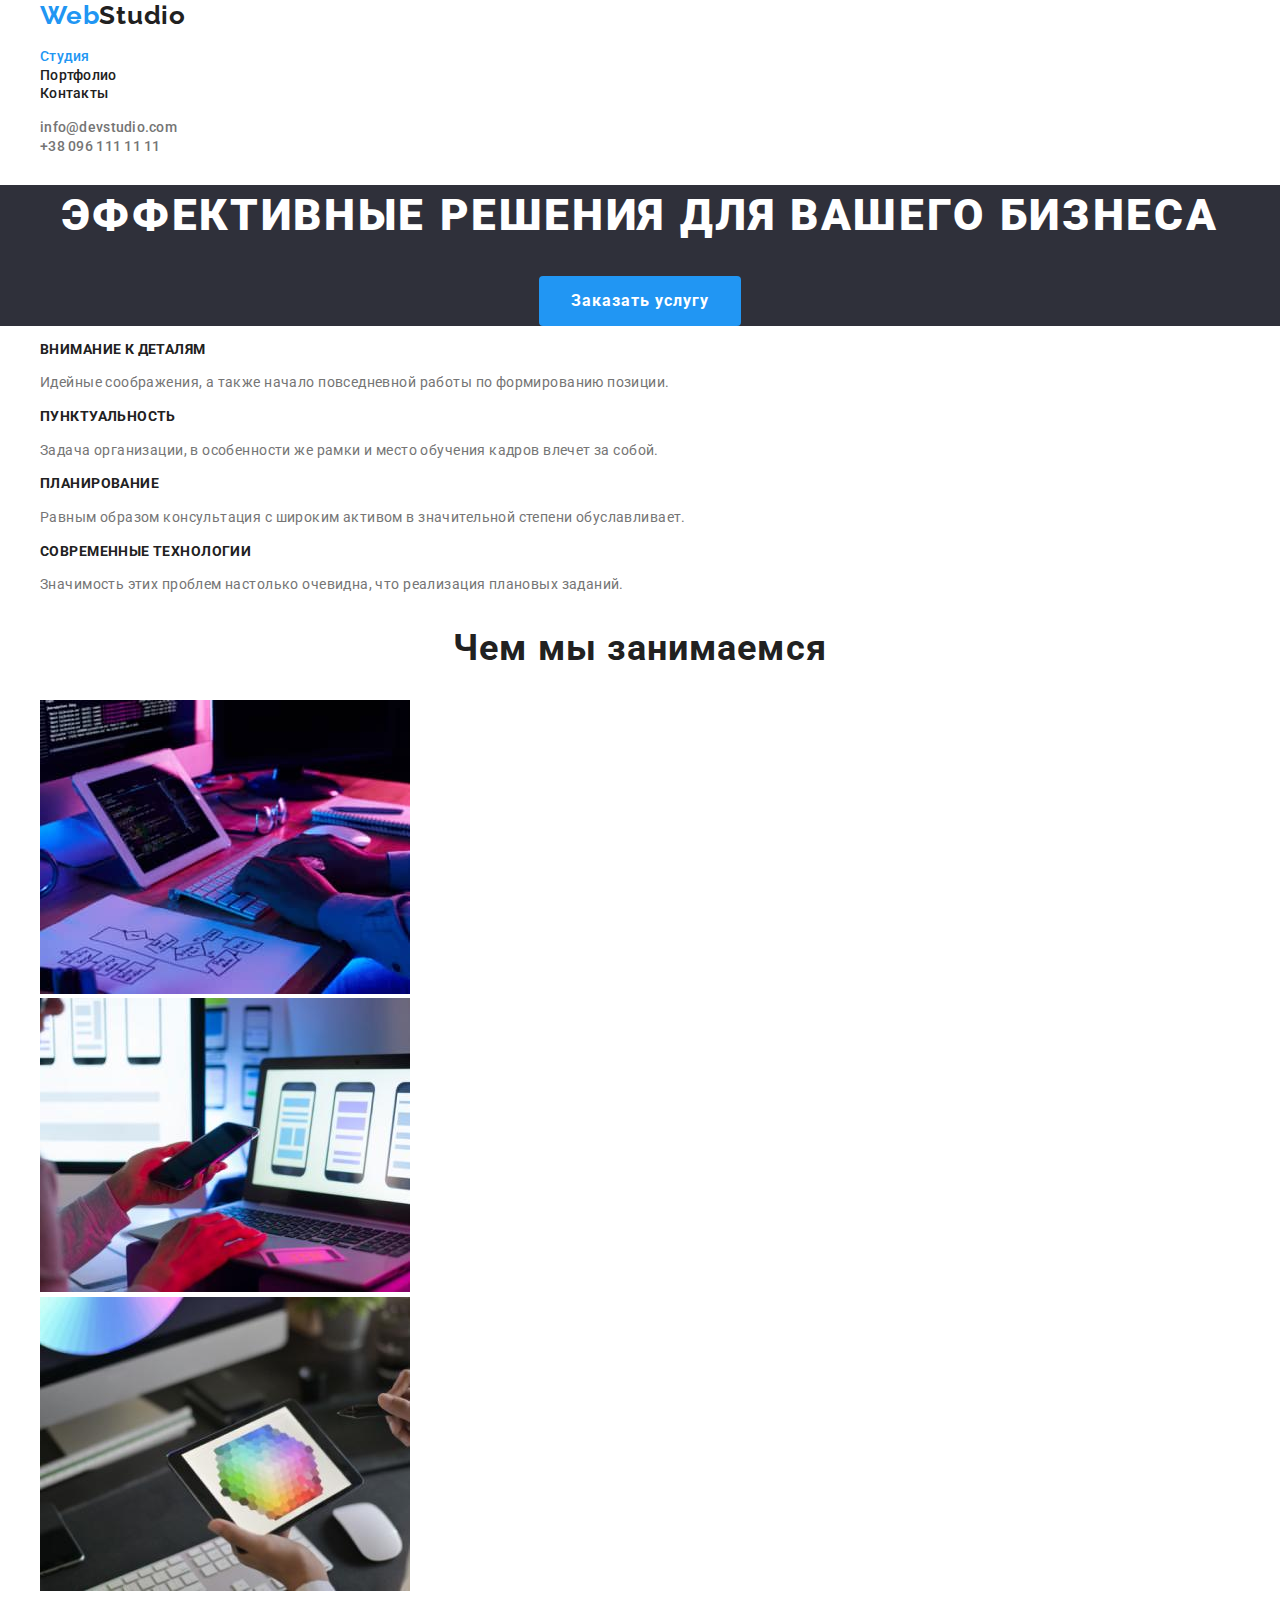
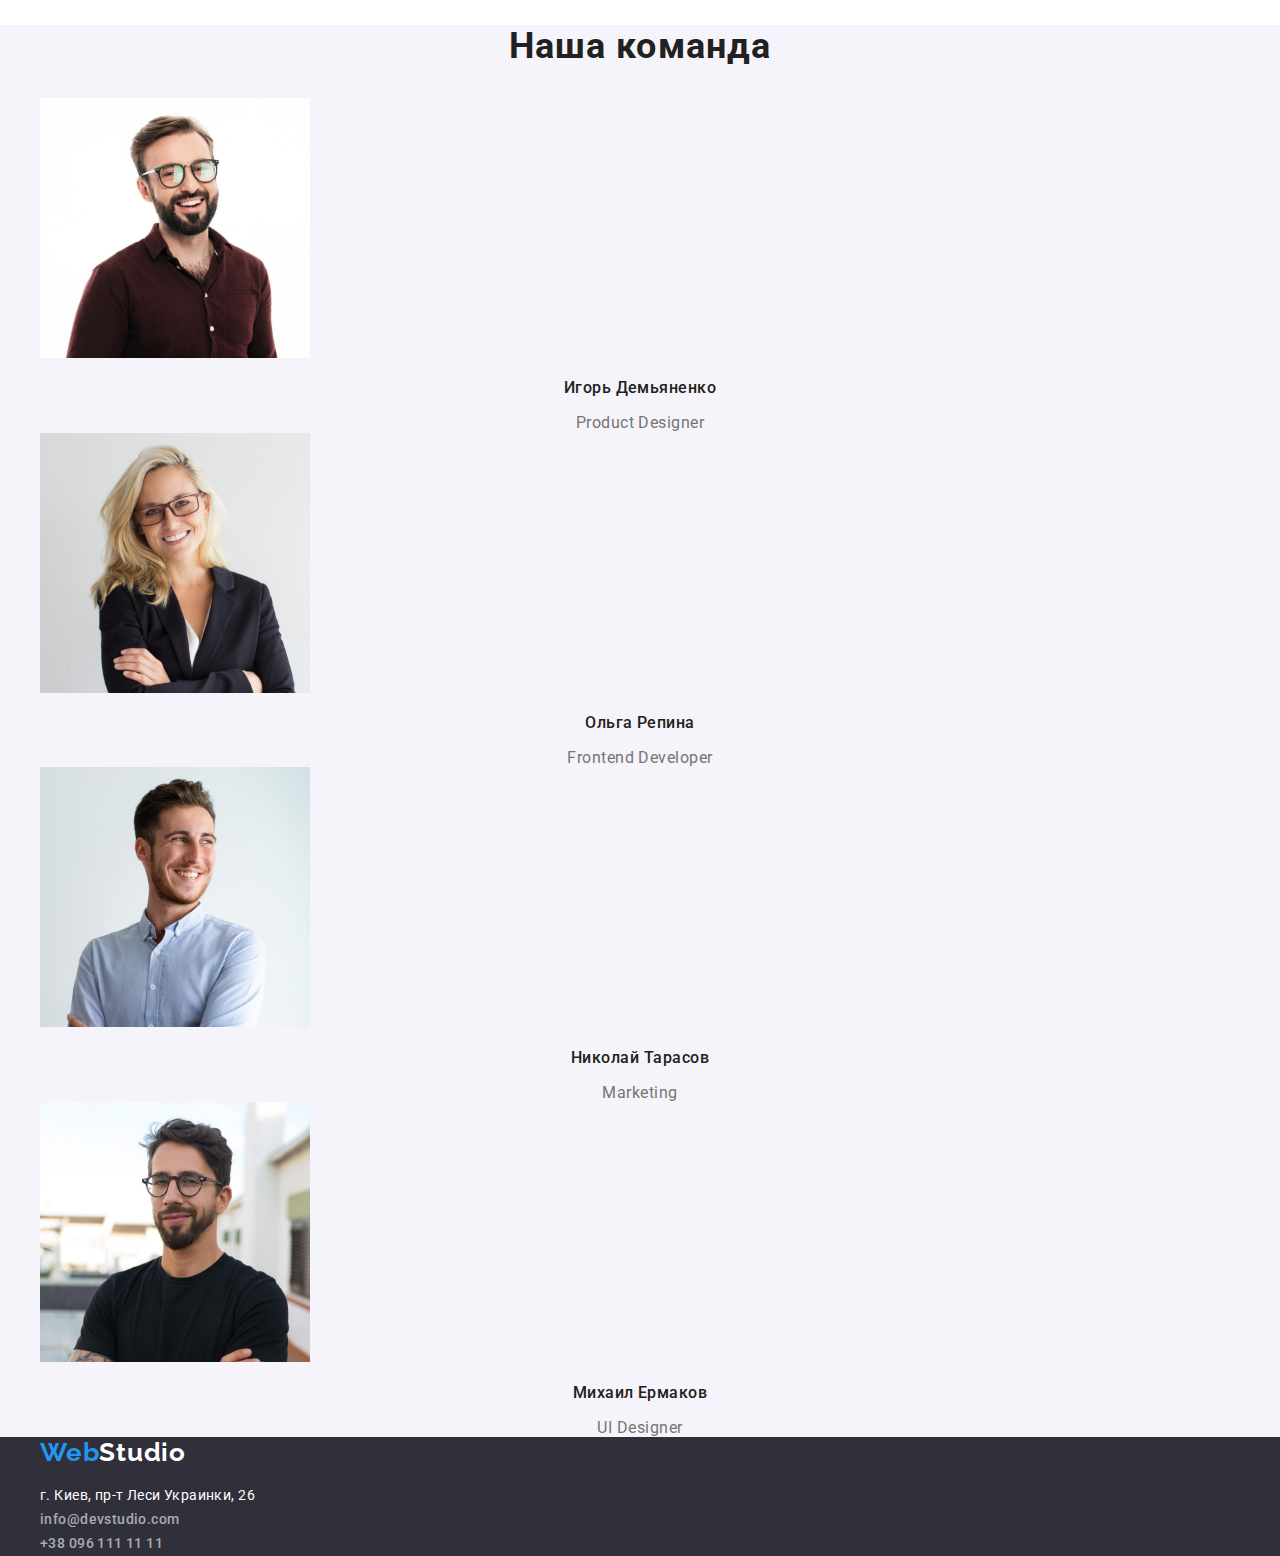
==== index.html @ add9ce25 "Делает центрирование контэнта" ====
<!DOCTYPE html>
<html lang="ru">
<head>
    <meta charset="UTF-8">
    <meta http-equiv="X-UA-Compatible" content="IE=edge">
    <meta name="viewport" content="width=device-width, initial-scale=1.0">
    <link href="https://fonts.googleapis.com/css2?family=Raleway:wght@700&family=Roboto:wght@400;500;700;900&display=swap"
        rel="stylesheet">
    <title>Домашнее задание</title>
    <link rel="stylesheet" href="https://cdnjs.cloudflare.com/ajax/libs/modern-normalize/1.1.0/modern-normalize.min.css">
    <link rel="stylesheet" href="./css/styles.css">
</head>
<body>
    <!--Шапка-->
    <header>
        <div class="container">
            <a href="" lang="en" class="logo"><span class="logo-web">Web</span>Studio</a>
        <nav>
            <ul class="site-nav list">
                <li><a href="" class="site-nav-link active">Студия</a></li>
                <li><a href="./portfolio.html" class="site-nav-link">Портфолио</a></li>
                <li><a href="" class="site-nav-link">Контакты</a></li>
            </ul>
        </nav>
        
        <ul class="auth-nav list">
            <li> <a href="mailto:info@devstudio.com" class="auth-nav-link">info@devstudio.com</a></li>
            <li> <a href="tel:+380961111111" class="auth-nav-link">+38 096 111 11 11</a></li>
        </ul>
    </div>
       
    </header>
    <!--Основной контент-->
    <main>
        <!--Секция один-->
        <section class="hero">
            <div class="container">
                <h1 class="hero-title">Эффективные решения для вашего бизнеса</h1>
                <button type="button" class="hero-button">Заказать услугу</button>
            </div>          
        </section>
        <!--Секция два -->
        <section class="container">
            <ul class="list">
                <li>
                    <h3 class="feature-title">Внимание к деталям</h3>
                    <p class="feature-text">Идейные соображения, а также начало повседневной работы по формированию позиции.</p>
                </li>
                <li>
                    <h3 class="feature-title">Пунктуальность</h3>
                    <p class="feature-text">Задача организации, в особенности же рамки и место обучения кадров влечет за собой.</p>
                </li>
                <li>
                    <h3 class="feature-title">Планирование</h3>
                    <p class="feature-text">Равным образом консультация с широким активом в значительной степени обуславливает.</p>
                </li>
                <li>
                    <h3 class="feature-title">Современные технологии</h3>
                    <p class="feature-text">Значимость этих проблем настолько очевидна, что реализация плановых заданий.</p>
                </li>
            </ul>
        </section>
        <!--Секция три-->
        <section class="container">
            <h2 class="second-title">Чем мы занимаемся</h2>
                <ul  class="list">
                    <li>
                       <img src="./img/box1.jpg" alt="руки работают за копютером" width="370">
                    </li>
                    <li>
                       <img src="./img/box2.jpg" alt="в одной руке смартфон вторая лежит на ноутбуке" width="370">
                    </li>
                    <li> 
                        <img src="./img/box3.jpg" alt="выбор палитры цветов на планшете" width="370">
                    </li>
                </ul>
        </section>
        <!--Секция четыре-->
        <section class="team">
            <div class="container">
                <h2 class="second-title">Наша команда</h2>
                <ul class="list">
                    <li>
                        <img src="./img/img.jpg" alt="мужчина в очках " width="270">
                        <h3 class="team-title">Игорь Демьяненко</h3>
                        <p lang="en" class="team-text">Product Designer</p>
                    </li>
                    <li>
                        <img src="./img/img(1).jpg" alt="женщина блондинка в очках" width="270">
                        <h3 class="team-title">Ольга Репина</h3>
                        <p lang="en" class="team-text">Frontend Developer</p>
                    </li>
                    <li>
                        <img src="./img/img(2).jpg" alt="мужчина в сорочке" width="270">
                        <h3 class="team-title">Николай Тарасов</h3>
                        <p lang="en" class="team-text">Marketing</p>
                    </li>
                    <li>
                        <img src="./img/img(3).jpg" alt="мужчина в очках на улице" width="270">
                        <h3 class="team-title">Михаил Ермаков</h3>
                        <p lang="en" class="team-text">UI Designer</p>
                    </li>
                </ul>
            </div>            
        </section>
    </main>
    <!--Подвал-->
    <footer class="footer">
        <div class="container">
            <a href="" lang="en" class="logo-footer logo"><span class="logo-web">Web</span>Studio</a>
            <address>
                <ul class="list">
                    <li> <a href="#" class="address-link ">г. Киев, пр-т Леси Украинки, 26</a></li>
                    <li> <a href="mailto:info@devstudio.com" class="auth-nav-link footer-link">info@devstudio.com</a></li>
                    <li> <a href="tel:+380961111111" class="auth-nav-link footer-link">+38 096 111 11 11</a></li>
                </ul>
            </address>
        </div>     
    </footer>   
</body>
</html>
---- css/styles.css ----
:root {
  --primary-whit-color: #ffffff;
  --title-text-color: #212121;
  --accen-color: #2196f3;
  --primary-text-color: #757575;
  --secondary-bg-color: #f5f4fa;
}
body {
  font-family: "Roboto", sans-serif;
  background-color: var(--primary-whit-color);
  color: var(--primary-text-color);
}

.list {
  list-style: none;
  padding-left: 0;
  margin-bottom: 0;
}

.container {
  margin-left: auto;
  margin-right: auto;
  width: 1200px;
}

/* Шапка */

.logo {
  font-family: "Raleway", sans-serif;
  font-weight: 700;
  font-size: 26px;
  line-height: 1.2;

  text-decoration: none;
  letter-spacing: 0.03em;

  color: var(--title-text-color);
}
.logo-web {
  color: var(--accen-color);
}
.logo-footer {
  color: var(--primary-whit-color);
}
.logo:hover,
.logo:focus {
  color: var(--accen-color);
}

/* Site nav / Auth nav */

.site-nav-link,
.auth-nav-link {
  font-weight: 500;
  font-size: 14px;
  line-height: 1.2;

  text-decoration: none;
  letter-spacing: 0.02em;

  color: var(--primary-text-color);
}
.site-nav-link {
  color: var(--title-text-color);
}
.site-nav-link:hover,
.site-nav-link:focus,
.auth-nav-link:hover,
.auth-nav-link:focus {
  color: var(--accen-color);
}
.active {
  color: var(--accen-color);
}
/* Основной контент */

.hero {
  background-color: #2f303a;
  text-align: center;
}
.hero-title {
  font-weight: 900;
  font-size: 44px;
  line-height: 1.4;

  letter-spacing: 0.06em;
  text-transform: uppercase;

  color: var(--primary-whit-color);
}
.hero-button {
  display: inline-block;
  border: 0px solid transparent;
  border-radius: 4px;
  padding: 10px 32px;

  font-family: "Roboto", sans-serif;
  font-weight: 700;
  font-size: 16px;
  line-height: 1.9;

  letter-spacing: 0.06em;
  cursor: pointer;
  text-align: center;

  background-color: var(--accen-color);
  color: var(--primary-whit-color);
}
.hero-button:hover,
.hero-button:focus {
  color: var(--title-text-color);
}
.feature-title {
  font-size: 14px;
  line-height: 1.1;

  letter-spacing: 0.03em;
  text-transform: uppercase;

  color: var(--title-text-color);
}
.feature-text {
  font-size: 14px;
  line-height: 1.7;

  letter-spacing: 0.03em;
}
.second-title {
  font-size: 36px;
  line-height: 1.2;
  text-align: center;
  letter-spacing: 0.03em;

  color: var(--title-text-color);
}
.team {
  background-color: var(--secondary-bg-color);
}
.team-title {
  font-weight: 500;
  font-size: 16px;
  line-height: 1.2;

  text-align: center;
  letter-spacing: 0.03em;

  color: var(--title-text-color);
}
.team-text {
  margin-bottom: 0;

  font-size: 16px;
  line-height: 1.2;

  text-align: center;
  letter-spacing: 0.03em;
}
/* Портфолио */

.filter-button {
  font-family: "Roboto", sans-serif;
  font-weight: 500;
  font-size: 16px;
  line-height: 1.6;

  text-align: center;
  letter-spacing: 0.03em;
  cursor: pointer;
  border-radius: 4px;

  background: var(--secondary-bg-color);
  color: var(--title-text-color);
}
.filter-button:hover,
.filter-button:focus {
  color: var(--primary-whit-color);
  background-color: var(--accen-color);
}
.project-link {
  text-decoration: none;
}
.project-title {
  font-size: 18px;
  line-height: 2;

  letter-spacing: 0.06em;

  color: var(--title-text-color);
}
.project-text {
  font-size: 16px;
  line-height: 1.9;

  letter-spacing: 0.03em;
  color: var(--primary-text-color);
}
.project-active:hover,
.project-active:focus {
  color: var(--accen-color);
}

/* Подвал */

.footer {
  background-color: #2f303a;
}
.address-link {
  font-style: normal;

  font-size: 14px;
  line-height: 1.7;

  letter-spacing: 0.03em;
  text-decoration: none;

  color: var(--primary-whit-color);
}
.footer-link {
  font-style: normal;
  line-height: 1.7;

  letter-spacing: 0.03em;

  color: rgba(255, 255, 255, 0.6);
}
.address-link:hover,
.address-link:focus {
  color: var(--accen-color);
}
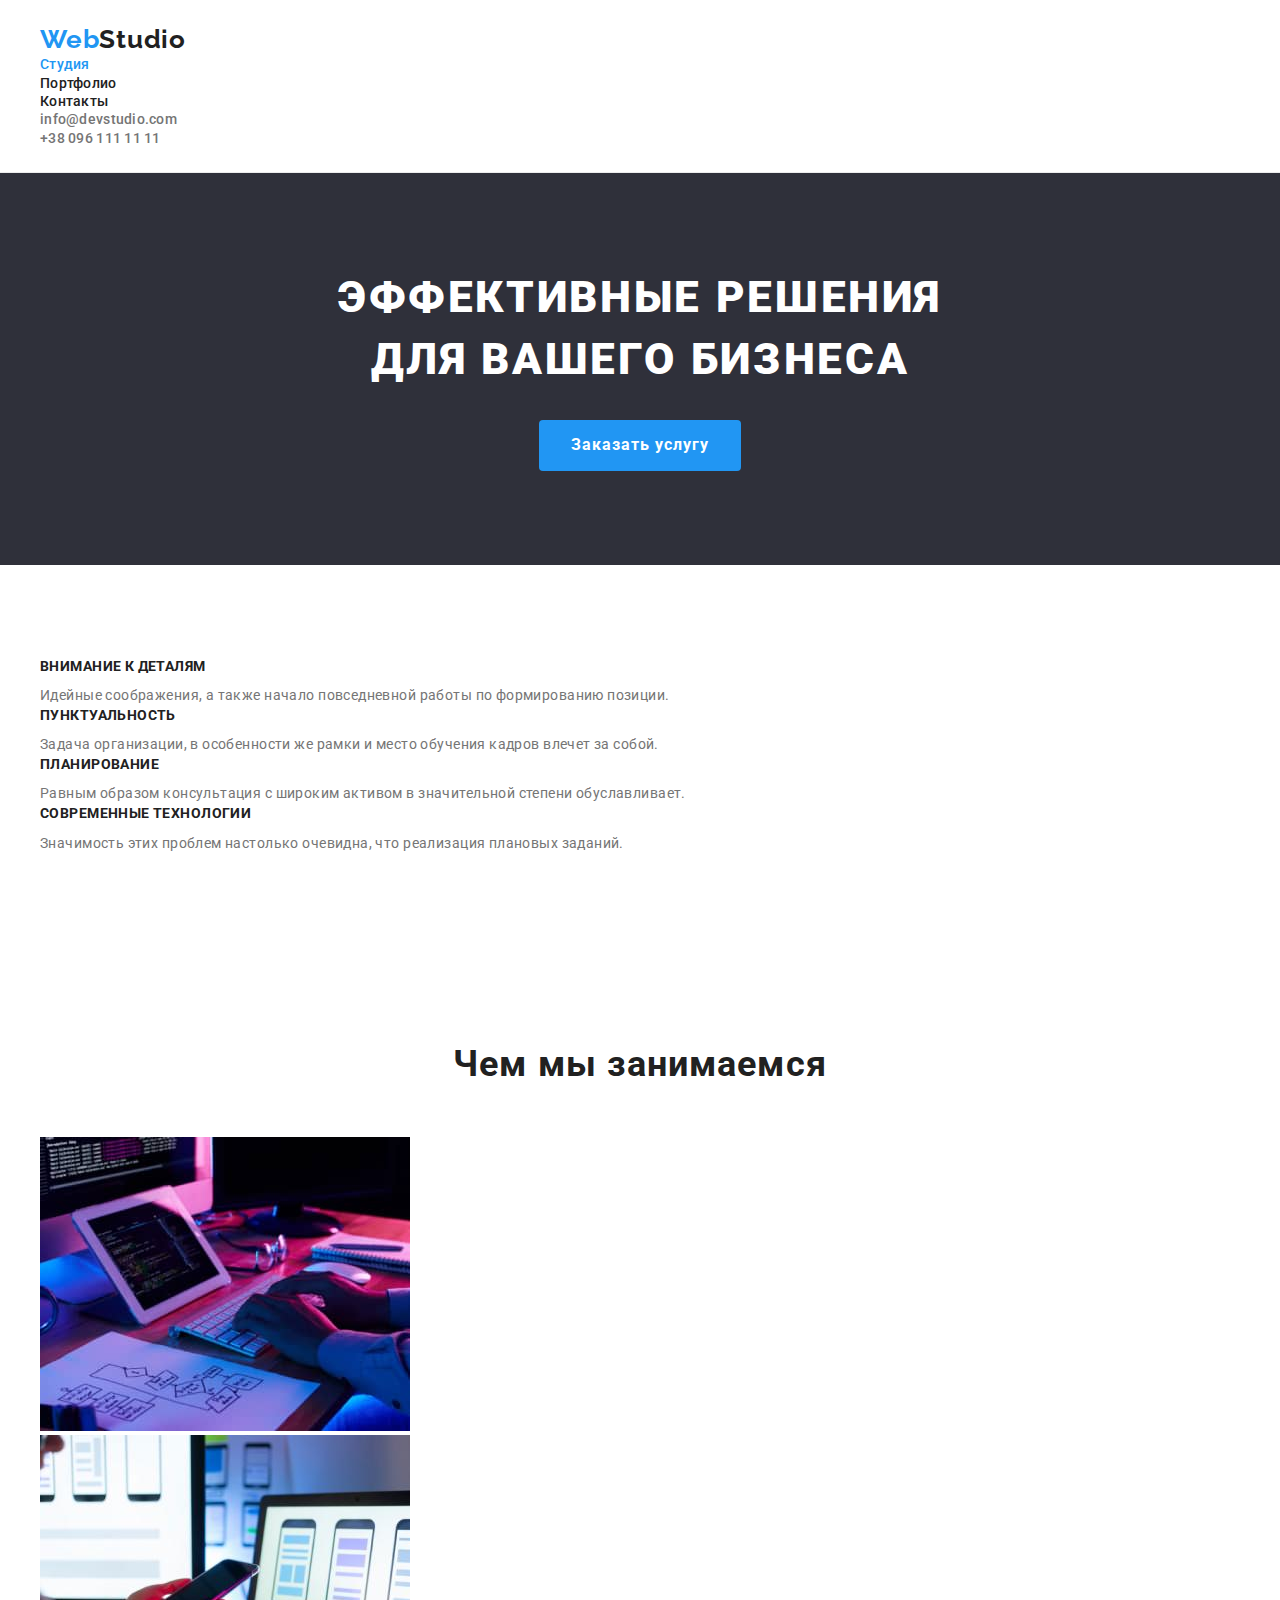
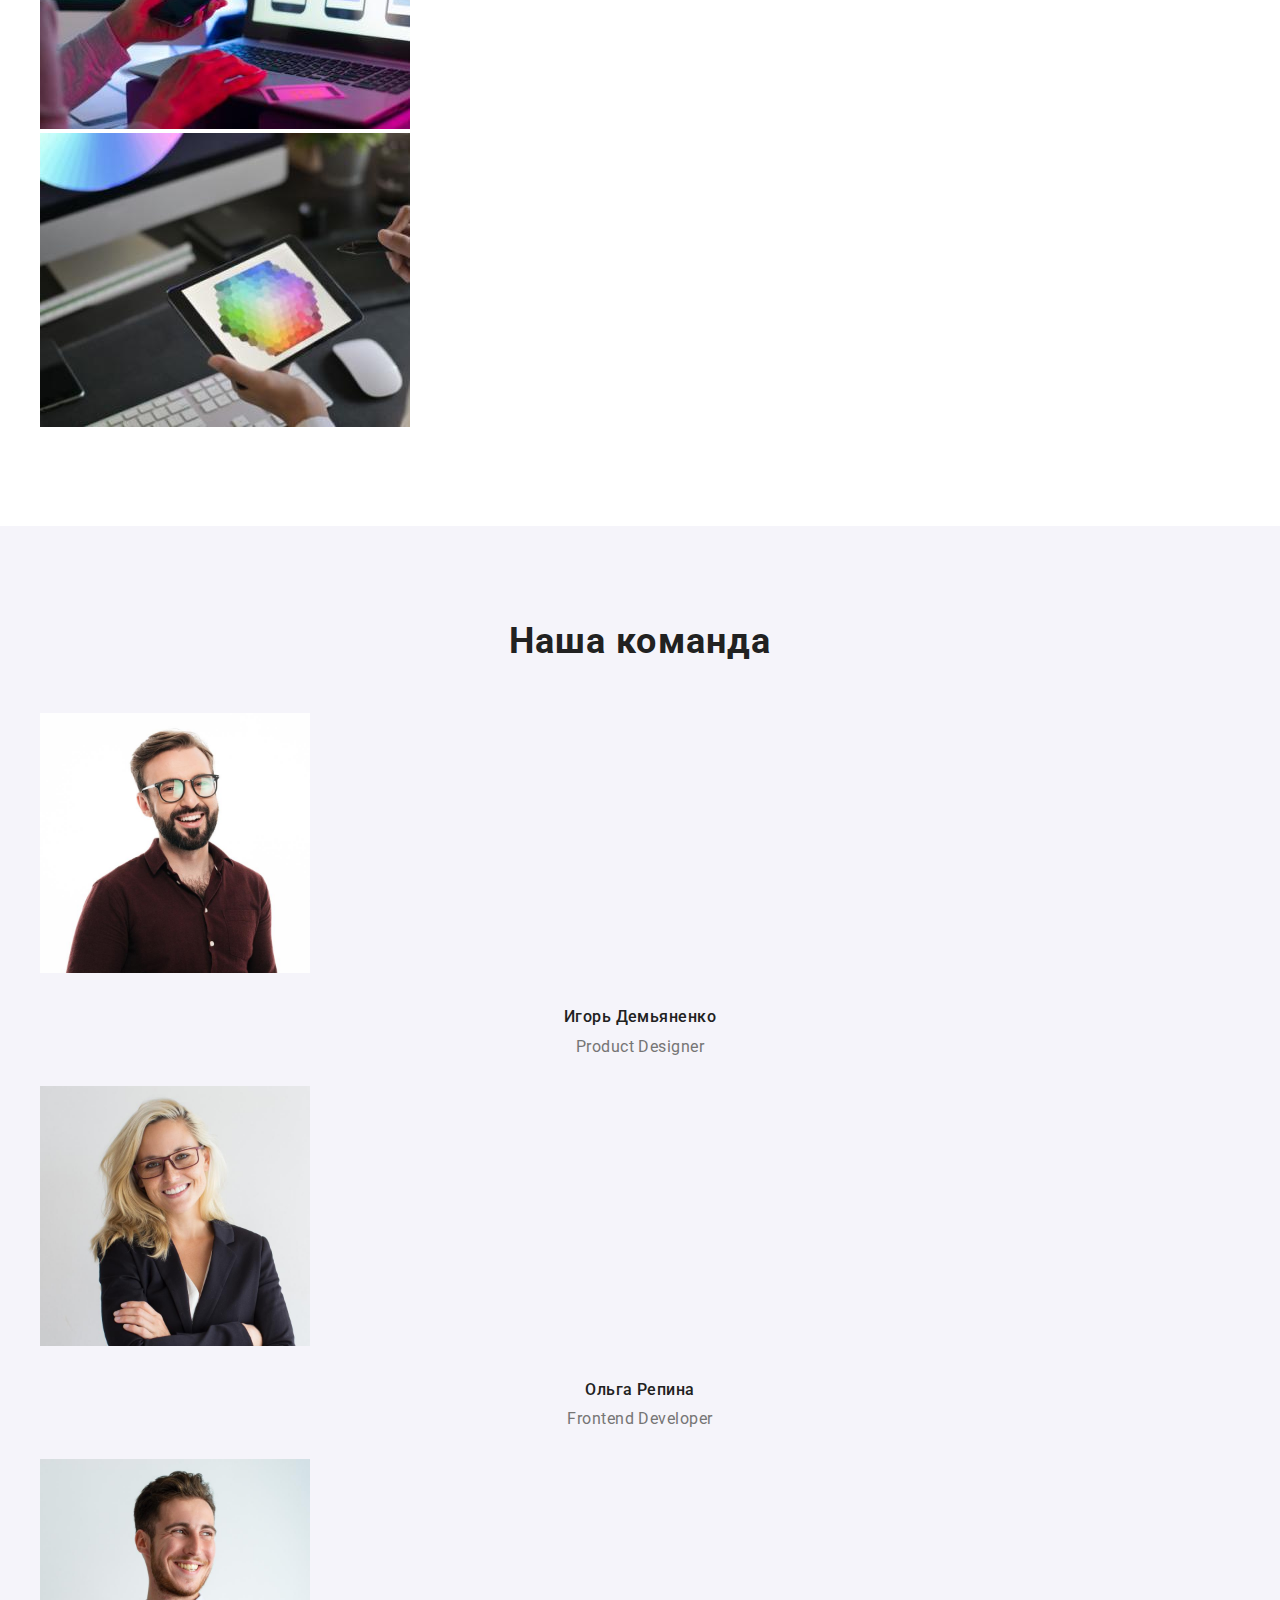
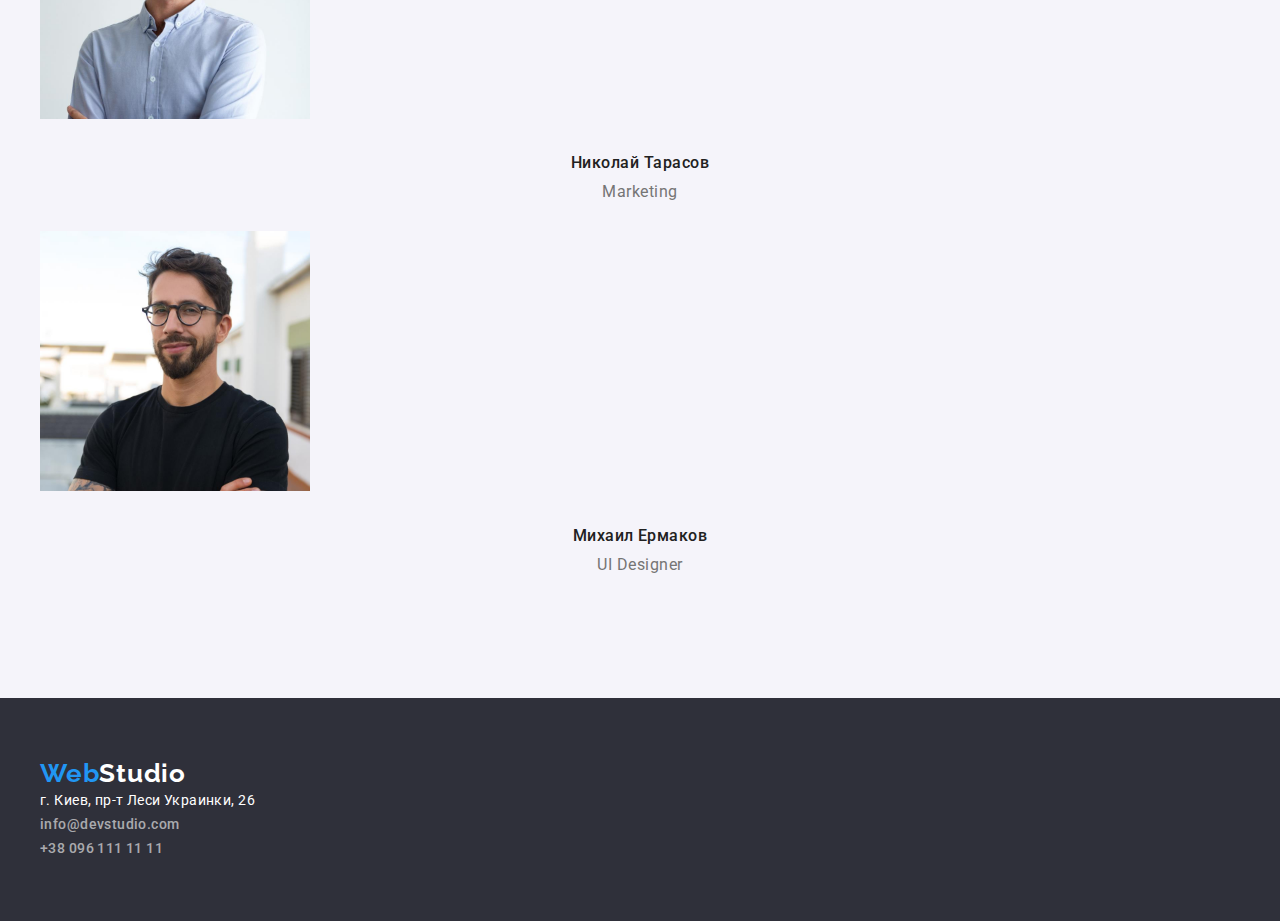
==== commit 657df37d: "Устанавливает padding та margin" ====
--- a/index.html
+++ b/index.html
@@ -12,7 +12,7 @@
 </head>
 <body>
     <!--Шапка-->
-    <header>
+    <header class="header">
         <div class="container">
             <a href="" lang="en" class="logo"><span class="logo-web">Web</span>Studio</a>
         <nav>
@@ -33,14 +33,14 @@
     <!--Основной контент-->
     <main>
         <!--Секция один-->
-        <section class="hero">
+        <section class="hero  section">
             <div class="container">
                 <h1 class="hero-title">Эффективные решения для вашего бизнеса</h1>
                 <button type="button" class="hero-button">Заказать услугу</button>
             </div>          
         </section>
         <!--Секция два -->
-        <section class="container">
+        <section class="container section">
             <ul class="list">
                 <li>
                     <h3 class="feature-title">Внимание к деталям</h3>
@@ -61,7 +61,7 @@
             </ul>
         </section>
         <!--Секция три-->
-        <section class="container">
+        <section class="container section">
             <h2 class="second-title">Чем мы занимаемся</h2>
                 <ul  class="list">
                     <li>
@@ -76,26 +76,26 @@
                 </ul>
         </section>
         <!--Секция четыре-->
-        <section class="team">
+        <section class="team section">
             <div class="container">
                 <h2 class="second-title">Наша команда</h2>
                 <ul class="list">
-                    <li>
+                    <li class="team-card">
                         <img src="./img/img.jpg" alt="мужчина в очках " width="270">
                         <h3 class="team-title">Игорь Демьяненко</h3>
                         <p lang="en" class="team-text">Product Designer</p>
                     </li>
-                    <li>
+                    <li class="team-card">
                         <img src="./img/img(1).jpg" alt="женщина блондинка в очках" width="270">
                         <h3 class="team-title">Ольга Репина</h3>
                         <p lang="en" class="team-text">Frontend Developer</p>
                     </li>
-                    <li>
+                    <li class="team-card">
                         <img src="./img/img(2).jpg" alt="мужчина в сорочке" width="270">
                         <h3 class="team-title">Николай Тарасов</h3>
                         <p lang="en" class="team-text">Marketing</p>
                     </li>
-                    <li>
+                    <li class="team-card">
                         <img src="./img/img(3).jpg" alt="мужчина в очках на улице" width="270">
                         <h3 class="team-title">Михаил Ермаков</h3>
                         <p lang="en" class="team-text">UI Designer</p>
@@ -105,7 +105,7 @@
         </section>
     </main>
     <!--Подвал-->
-    <footer class="footer">
+    <footer class="footer ">
         <div class="container">
             <a href="" lang="en" class="logo-footer logo"><span class="logo-web">Web</span>Studio</a>
             <address>
--- a/css/styles.css
+++ b/css/styles.css
@@ -12,9 +12,9 @@
 }
 
 .list {
+  padding: 0;
+  margin: 0;
   list-style: none;
-  padding-left: 0;
-  margin-bottom: 0;
 }
 
 .container {
@@ -23,7 +23,26 @@
   width: 1200px;
 }
 
+.section {
+  padding-top: 94px;
+  padding-bottom: 94px;
+}
+
+h1,
+h2,
+h3,
+p {
+  margin-top: 0;
+  margin-bottom: 0;
+}
+
 /* Шапка */
+
+.header {
+  padding-top: 24px;
+  padding-bottom: 25px;
+  border-bottom: 1px solid #ececec;
+}
 
 .logo {
   font-family: "Raleway", sans-serif;
@@ -79,6 +98,11 @@
   text-align: center;
 }
 .hero-title {
+  margin-left: auto;
+  margin-right: auto;
+  margin-bottom: 30px;
+  max-width: 700px;
+
   font-weight: 900;
   font-size: 44px;
   line-height: 1.4;
@@ -111,6 +135,9 @@
   color: var(--title-text-color);
 }
 .feature-title {
+  margin-top: 0;
+  margin-bottom: 10px;
+
   font-size: 14px;
   line-height: 1.1;
 
@@ -126,6 +153,8 @@
   letter-spacing: 0.03em;
 }
 .second-title {
+  margin-bottom: 50px;
+
   font-size: 36px;
   line-height: 1.2;
   text-align: center;
@@ -136,7 +165,13 @@
 .team {
   background-color: var(--secondary-bg-color);
 }
+.team-card {
+  padding-bottom: 30px;
+}
 .team-title {
+  margin-top: 30px;
+  margin-bottom: 10px;
+
   font-weight: 500;
   font-size: 16px;
   line-height: 1.2;
@@ -156,6 +191,10 @@
   letter-spacing: 0.03em;
 }
 /* Портфолио */
+
+.filter-list {
+  margin-bottom: 50px;
+}
 
 .filter-button {
   font-family: "Roboto", sans-serif;
@@ -176,12 +215,22 @@
   color: var(--primary-whit-color);
   background-color: var(--accen-color);
 }
+/* Проэкты */
+.project-card {
+  padding-bottom: 20px;
+  border: 1px solid #eeeeee;
+}
+
 .project-link {
   text-decoration: none;
 }
 .project-title {
+  margin-top: 20px;
+  margin-bottom: 4px;
+
   font-size: 18px;
   line-height: 2;
+  max-width: 370px;
 
   letter-spacing: 0.06em;
 
@@ -190,6 +239,7 @@
 .project-text {
   font-size: 16px;
   line-height: 1.9;
+  max-width: 370px;
 
   letter-spacing: 0.03em;
   color: var(--primary-text-color);
@@ -202,6 +252,9 @@
 /* Подвал */
 
 .footer {
+  padding-top: 60px;
+  padding-bottom: 60px;
+
   background-color: #2f303a;
 }
 .address-link {
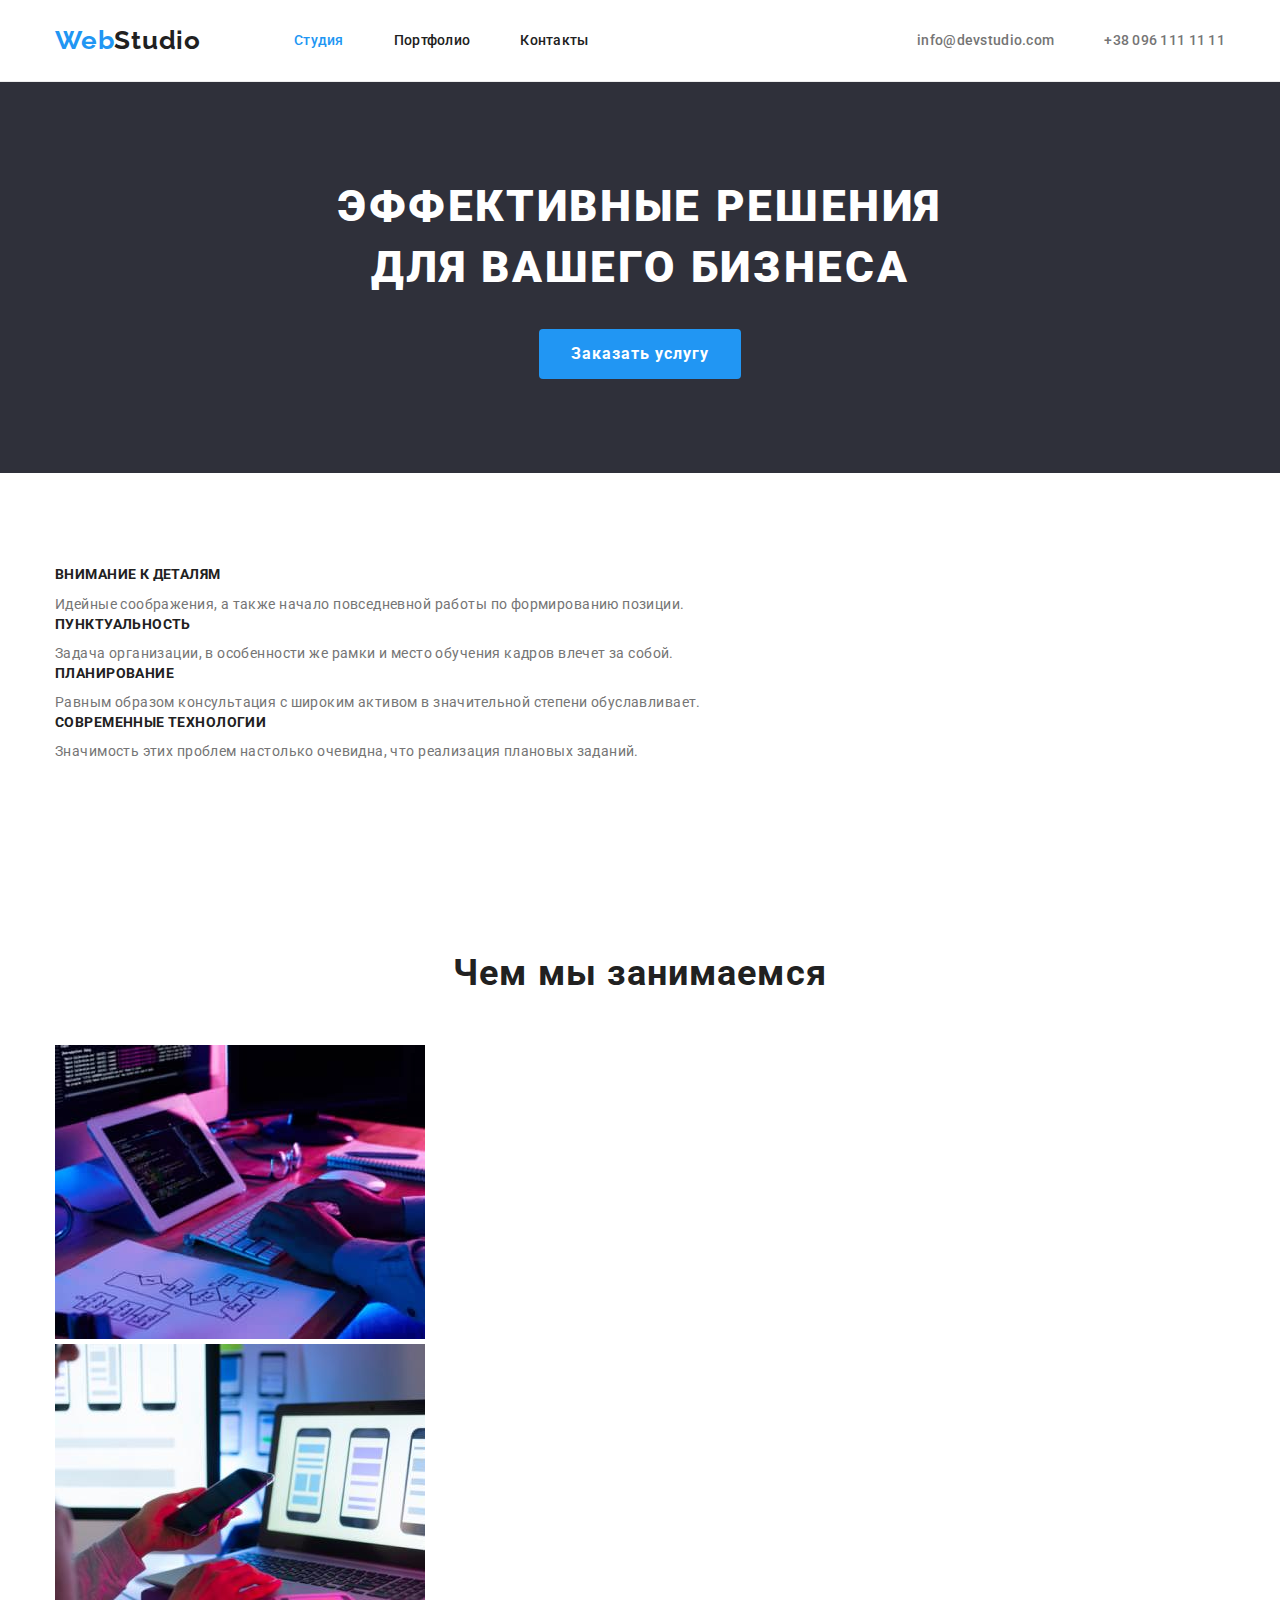
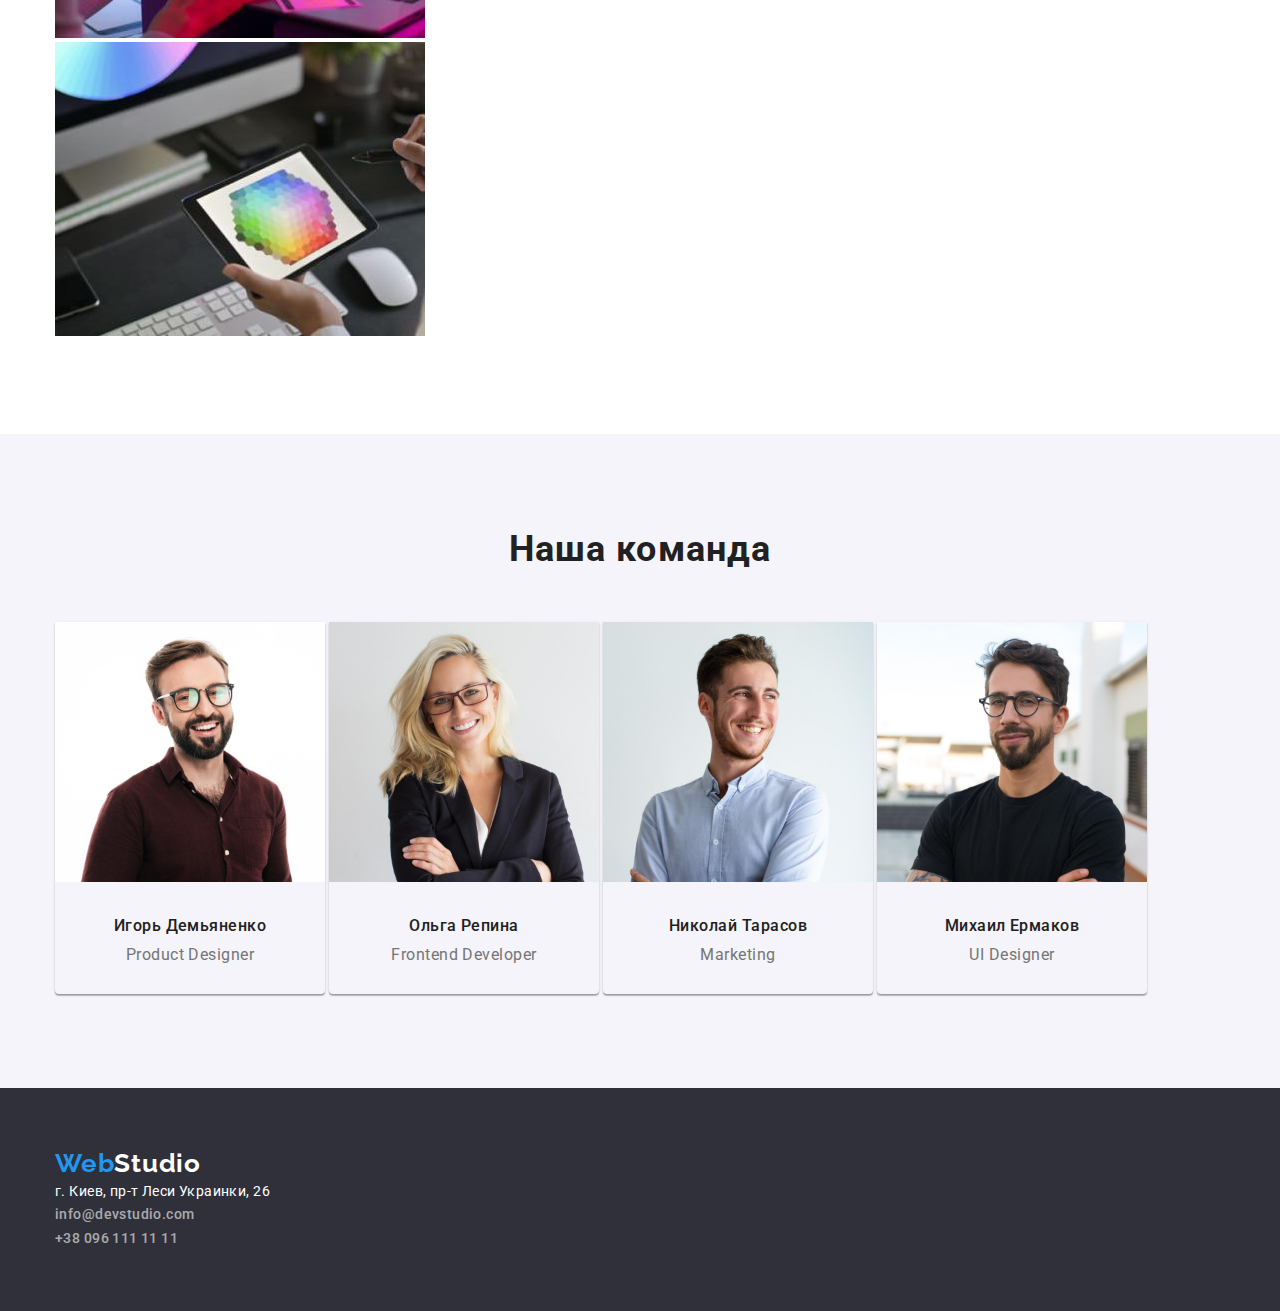
==== commit dff2457c: "Делает горионтальное размещение элиментов header" ====
--- a/index.html
+++ b/index.html
@@ -13,19 +13,19 @@
 <body>
     <!--Шапка-->
     <header class="header">
-        <div class="container">
+        <div class="container main-nav">
             <a href="" lang="en" class="logo"><span class="logo-web">Web</span>Studio</a>
         <nav>
             <ul class="site-nav list">
-                <li><a href="" class="site-nav-link active">Студия</a></li>
-                <li><a href="./portfolio.html" class="site-nav-link">Портфолио</a></li>
-                <li><a href="" class="site-nav-link">Контакты</a></li>
+                <li class="site-nav-item"><a href="" class="site-nav-link active">Студия</a></li>
+                <li class="site-nav-item"><a href="./portfolio.html" class="site-nav-link">Портфолио</a></li>
+                <li class="site-nav-item"><a href="" class="site-nav-link">Контакты</a></li>
             </ul>
         </nav>
         
         <ul class="auth-nav list">
-            <li> <a href="mailto:info@devstudio.com" class="auth-nav-link">info@devstudio.com</a></li>
-            <li> <a href="tel:+380961111111" class="auth-nav-link">+38 096 111 11 11</a></li>
+            <li class="auth-nav-item"> <a href="mailto:info@devstudio.com" class="auth-nav-link">info@devstudio.com</a></li>
+            <li class="auth-nav-item"> <a href="tel:+380961111111" class="auth-nav-link">+38 096 111 11 11</a></li>
         </ul>
     </div>
        
@@ -110,9 +110,9 @@
             <a href="" lang="en" class="logo-footer logo"><span class="logo-web">Web</span>Studio</a>
             <address>
                 <ul class="list">
-                    <li> <a href="#" class="address-link ">г. Киев, пр-т Леси Украинки, 26</a></li>
-                    <li> <a href="mailto:info@devstudio.com" class="auth-nav-link footer-link">info@devstudio.com</a></li>
-                    <li> <a href="tel:+380961111111" class="auth-nav-link footer-link">+38 096 111 11 11</a></li>
+                    <li> <a href="" class="address-link ">г. Киев, пр-т Леси Украинки, 26</a></li>
+                    <li> <a href="mailto:info@devstudio.com" class=" footer-link">info@devstudio.com</a></li>
+                    <li> <a href="tel:+380961111111" class=" footer-link">+38 096 111 11 11</a></li>
                 </ul>
             </address>
         </div>     
--- a/css/styles.css
+++ b/css/styles.css
@@ -10,7 +10,7 @@
   background-color: var(--primary-whit-color);
   color: var(--primary-text-color);
 }
-
+/* Утилиты */
 .list {
   padding: 0;
   margin: 0;
@@ -20,6 +20,7 @@
 .container {
   margin-left: auto;
   margin-right: auto;
+  padding: 0 15px;
   width: 1200px;
 }
 
@@ -32,27 +33,31 @@
 h2,
 h3,
 p {
-  margin-top: 0;
-  margin-bottom: 0;
+  margin: 0;
+}
+
+.img-card {
+  display: block;
 }
 
 /* Шапка */
 
 .header {
-  padding-top: 24px;
-  padding-bottom: 25px;
   border-bottom: 1px solid #ececec;
 }
-
+.main-nav {
+  display: flex;
+  align-items: center;
+}
 .logo {
+  margin-right: 93px;
+
   font-family: "Raleway", sans-serif;
   font-weight: 700;
   font-size: 26px;
   line-height: 1.2;
-
-  text-decoration: none;
-  letter-spacing: 0.03em;
-
+  text-decoration: none;
+  letter-spacing: 0.03em;
   color: var(--title-text-color);
 }
 .logo-web {
@@ -67,9 +72,23 @@
 }
 
 /* Site nav / Auth nav */
-
+.site-nav,
+.auth-nav {
+  display: flex;
+}
+.auth-nav {
+  margin-left: auto;
+}
+.site-nav-item:not(:last-child),
+.auth-nav-item:not(:last-child) {
+  margin-right: 50px;
+}
 .site-nav-link,
 .auth-nav-link {
+  display: block;
+  padding-top: 32px;
+  padding-bottom: 32px;
+
   font-weight: 500;
   font-size: 14px;
   line-height: 1.2;
@@ -166,7 +185,12 @@
   background-color: var(--secondary-bg-color);
 }
 .team-card {
+  display: inline-block;
   padding-bottom: 30px;
+
+  box-shadow: 0px 1px 3px rgba(0, 0, 0, 0.12), 0px 1px 1px rgba(0, 0, 0, 0.14),
+    0px 2px 1px rgba(0, 0, 0, 0.2);
+  border-radius: 0px 0px 4px 4px;
 }
 .team-title {
   margin-top: 30px;
@@ -217,12 +241,16 @@
 }
 /* Проэкты */
 .project-card {
+  margin: 0;
+  padding-left: 24px;
+  padding-right: 24px;
   padding-bottom: 20px;
   border: 1px solid #eeeeee;
 }
 
 .project-link {
   text-decoration: none;
+  display: inline-block;
 }
 .project-title {
   margin-top: 20px;
@@ -269,11 +297,14 @@
   color: var(--primary-whit-color);
 }
 .footer-link {
+  font-weight: 500;
+  font-size: 14px;
+  line-height: 1.2;
+
+  text-decoration: none;
   font-style: normal;
   line-height: 1.7;
-
-  letter-spacing: 0.03em;
-
+  letter-spacing: 0.03em;
   color: rgba(255, 255, 255, 0.6);
 }
 .address-link:hover,
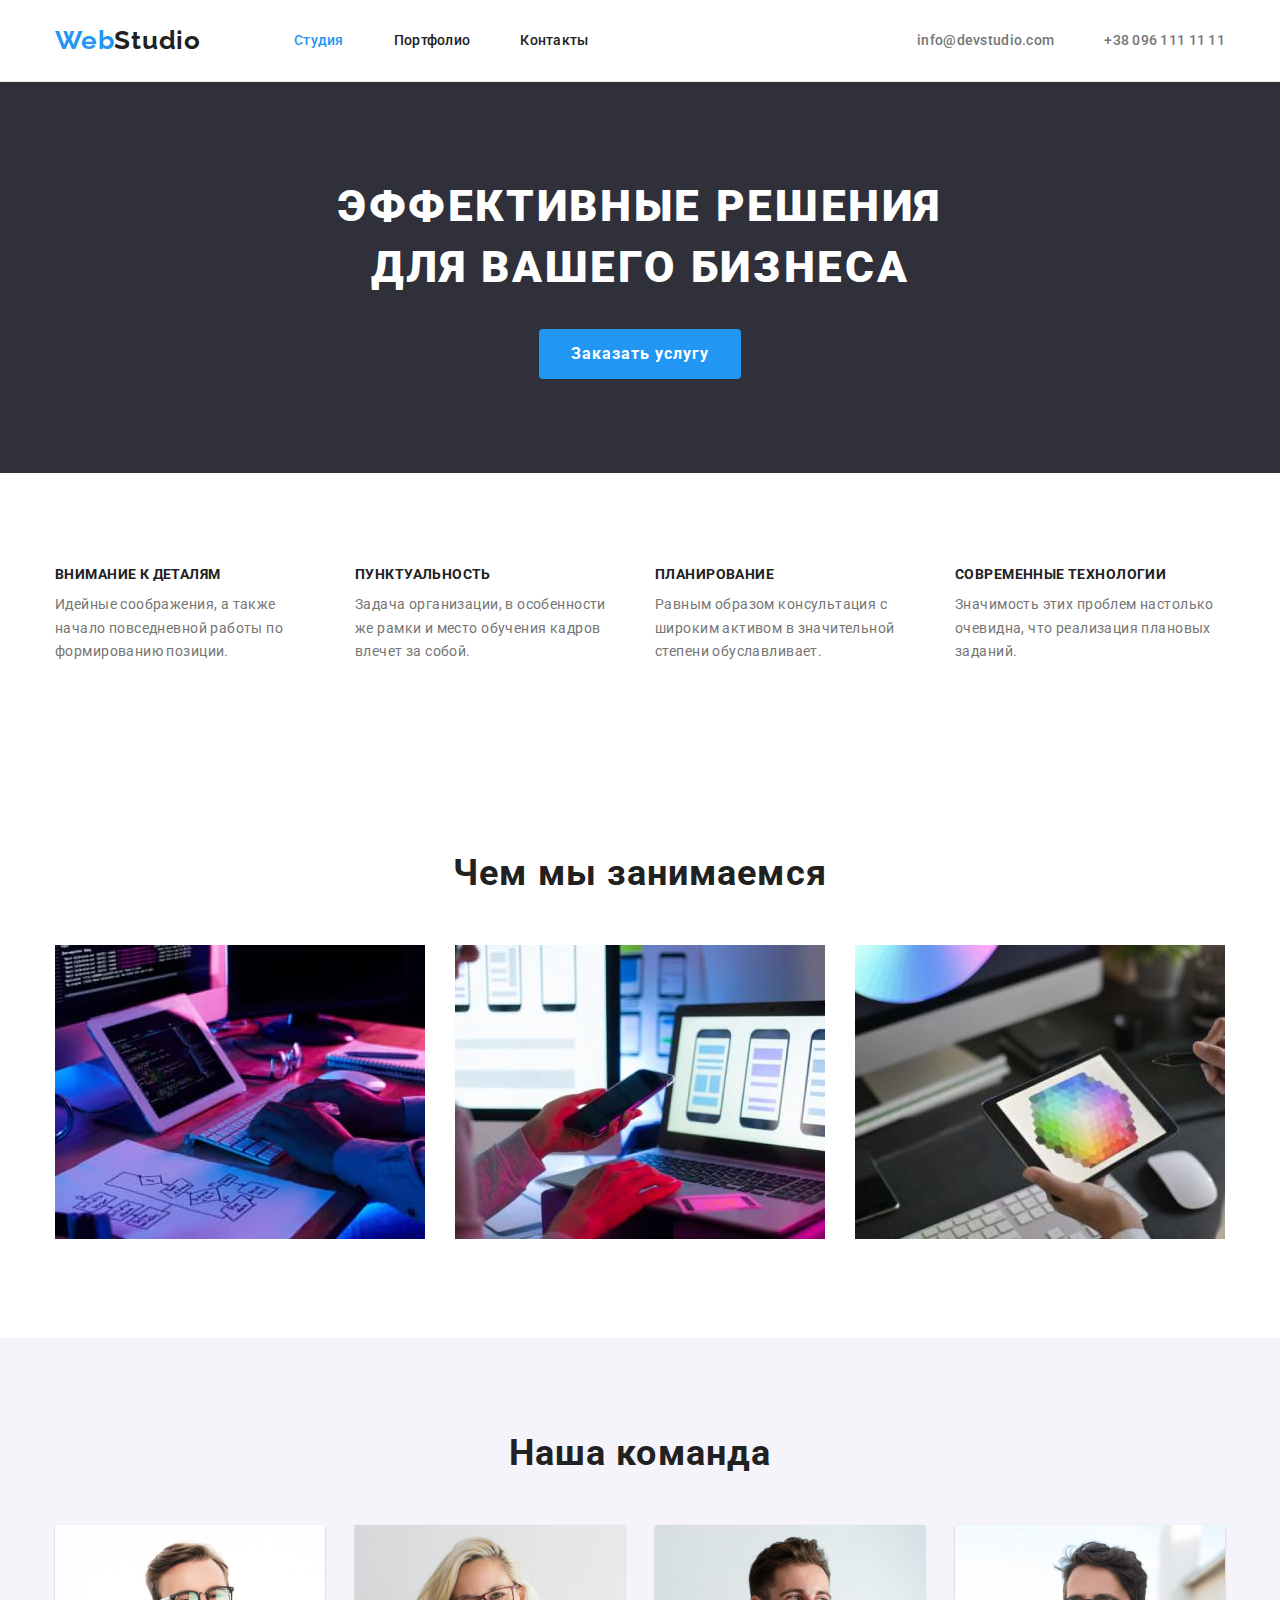
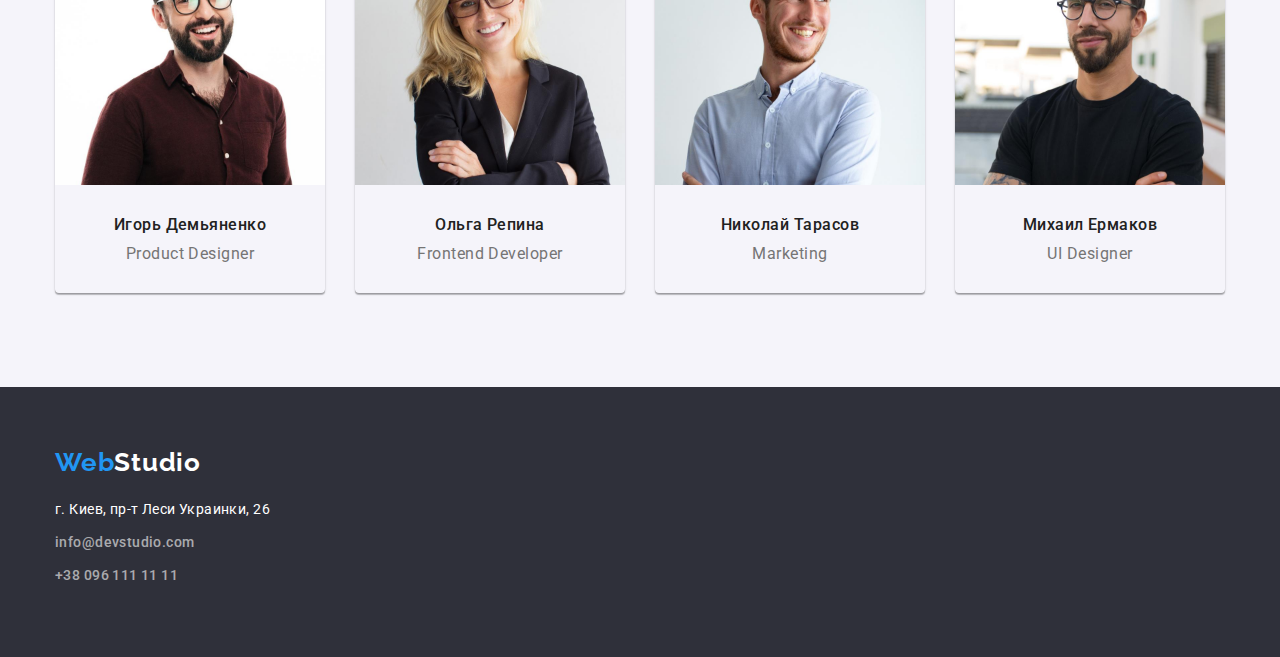
==== commit e4d59364: "Делает горизонтальное  выравнивание контента" ====
--- a/index.html
+++ b/index.html
@@ -41,20 +41,20 @@
         </section>
         <!--Секция два -->
         <section class="container section">
-            <ul class="list">
-                <li>
+            <ul class="list feature">
+                <li class="feature-item">
                     <h3 class="feature-title">Внимание к деталям</h3>
                     <p class="feature-text">Идейные соображения, а также начало повседневной работы по формированию позиции.</p>
                 </li>
-                <li>
+                <li class="feature-item">
                     <h3 class="feature-title">Пунктуальность</h3>
                     <p class="feature-text">Задача организации, в особенности же рамки и место обучения кадров влечет за собой.</p>
                 </li>
-                <li>
+                <li class="feature-item">
                     <h3 class="feature-title">Планирование</h3>
                     <p class="feature-text">Равным образом консультация с широким активом в значительной степени обуславливает.</p>
                 </li>
-                <li>
+                <li class="feature-item">
                     <h3 class="feature-title">Современные технологии</h3>
                     <p class="feature-text">Значимость этих проблем настолько очевидна, что реализация плановых заданий.</p>
                 </li>
@@ -63,14 +63,14 @@
         <!--Секция три-->
         <section class="container section">
             <h2 class="second-title">Чем мы занимаемся</h2>
-                <ul  class="list">
-                    <li>
+                <ul  class="list second">
+                    <li class="second-item">
                        <img src="./img/box1.jpg" alt="руки работают за копютером" width="370">
                     </li>
-                    <li>
+                    <li class="second-item">
                        <img src="./img/box2.jpg" alt="в одной руке смартфон вторая лежит на ноутбуке" width="370">
                     </li>
-                    <li> 
+                    <li class="second-item"> 
                         <img src="./img/box3.jpg" alt="выбор палитры цветов на планшете" width="370">
                     </li>
                 </ul>
@@ -79,24 +79,24 @@
         <section class="team section">
             <div class="container">
                 <h2 class="second-title">Наша команда</h2>
-                <ul class="list">
+                <ul class="list team-list">
                     <li class="team-card">
-                        <img src="./img/img.jpg" alt="мужчина в очках " width="270">
+                        <img class="img-card" src="./img/img.jpg" alt="мужчина в очках " width="270">
                         <h3 class="team-title">Игорь Демьяненко</h3>
                         <p lang="en" class="team-text">Product Designer</p>
                     </li>
                     <li class="team-card">
-                        <img src="./img/img(1).jpg" alt="женщина блондинка в очках" width="270">
+                        <img class="img-card" src="./img/img(1).jpg" alt="женщина блондинка в очках" width="270">
                         <h3 class="team-title">Ольга Репина</h3>
                         <p lang="en" class="team-text">Frontend Developer</p>
                     </li>
                     <li class="team-card">
-                        <img src="./img/img(2).jpg" alt="мужчина в сорочке" width="270">
+                        <img class="img-card" src="./img/img(2).jpg" alt="мужчина в сорочке" width="270">
                         <h3 class="team-title">Николай Тарасов</h3>
                         <p lang="en" class="team-text">Marketing</p>
                     </li>
                     <li class="team-card">
-                        <img src="./img/img(3).jpg" alt="мужчина в очках на улице" width="270">
+                        <img class="img-card" src="./img/img(3).jpg" alt="мужчина в очках на улице" width="270">
                         <h3 class="team-title">Михаил Ермаков</h3>
                         <p lang="en" class="team-text">UI Designer</p>
                     </li>
--- a/css/styles.css
+++ b/css/styles.css
@@ -64,6 +64,9 @@
   color: var(--accen-color);
 }
 .logo-footer {
+  display: inline-block;
+  margin-bottom: 20px;
+
   color: var(--primary-whit-color);
 }
 .logo:hover,
@@ -153,6 +156,15 @@
 .hero-button:focus {
   color: var(--title-text-color);
 }
+.feature {
+  display: flex;
+}
+.feature-item {
+  width: 270px;
+}
+.feature-item:not(:last-child) {
+  margin-right: 30px;
+}
 .feature-title {
   margin-top: 0;
   margin-bottom: 10px;
@@ -171,6 +183,12 @@
 
   letter-spacing: 0.03em;
 }
+.second {
+  display: flex;
+}
+.second-item:not(:last-child) {
+  margin-right: 30px;
+}
 .second-title {
   margin-bottom: 50px;
 
@@ -184,14 +202,20 @@
 .team {
   background-color: var(--secondary-bg-color);
 }
+.team-list {
+  display: flex;
+}
 .team-card {
-  display: inline-block;
+  margin-right: 30px;
   padding-bottom: 30px;
 
   box-shadow: 0px 1px 3px rgba(0, 0, 0, 0.12), 0px 1px 1px rgba(0, 0, 0, 0.14),
     0px 2px 1px rgba(0, 0, 0, 0.2);
   border-radius: 0px 0px 4px 4px;
 }
+.team-card:last-child {
+  margin-right: 0;
+}
 .team-title {
   margin-top: 30px;
   margin-bottom: 10px;
@@ -217,10 +241,18 @@
 /* Портфолио */
 
 .filter-list {
+  display: flex;
+  justify-content: center;
   margin-bottom: 50px;
 }
+.filter-item:not(:last-child) {
+  margin-right: 8px;
+}
 
 .filter-button {
+  display: inline-block;
+  padding: 6px 22px;
+
   font-family: "Roboto", sans-serif;
   font-weight: 500;
   font-size: 16px;
@@ -240,6 +272,22 @@
   background-color: var(--accen-color);
 }
 /* Проэкты */
+.project {
+  display: flex;
+  flex-wrap: wrap;
+}
+.project-item {
+  margin-right: 30px;
+  margin-bottom: 30px;
+
+  width: 370px;
+}
+.project-item:nth-child(3n) {
+  margin-right: 0px;
+}
+.project-item:nth-last-child(-n + 3) {
+  margin-bottom: 0;
+}
 .project-card {
   margin: 0;
   padding-left: 24px;
@@ -286,17 +334,21 @@
   background-color: #2f303a;
 }
 .address-link {
+  display: inline-block;
+  margin-bottom: 9px;
+
   font-style: normal;
-
   font-size: 14px;
   line-height: 1.7;
-
   letter-spacing: 0.03em;
   text-decoration: none;
 
   color: var(--primary-whit-color);
 }
 .footer-link {
+  display: inline-block;
+  margin-bottom: 9px;
+
   font-weight: 500;
   font-size: 14px;
   line-height: 1.2;
@@ -307,6 +359,9 @@
   letter-spacing: 0.03em;
   color: rgba(255, 255, 255, 0.6);
 }
+.footer-link:not(:last-child) {
+  margin-bottom: 9px;
+}
 .address-link:hover,
 .address-link:focus {
   color: var(--accen-color);
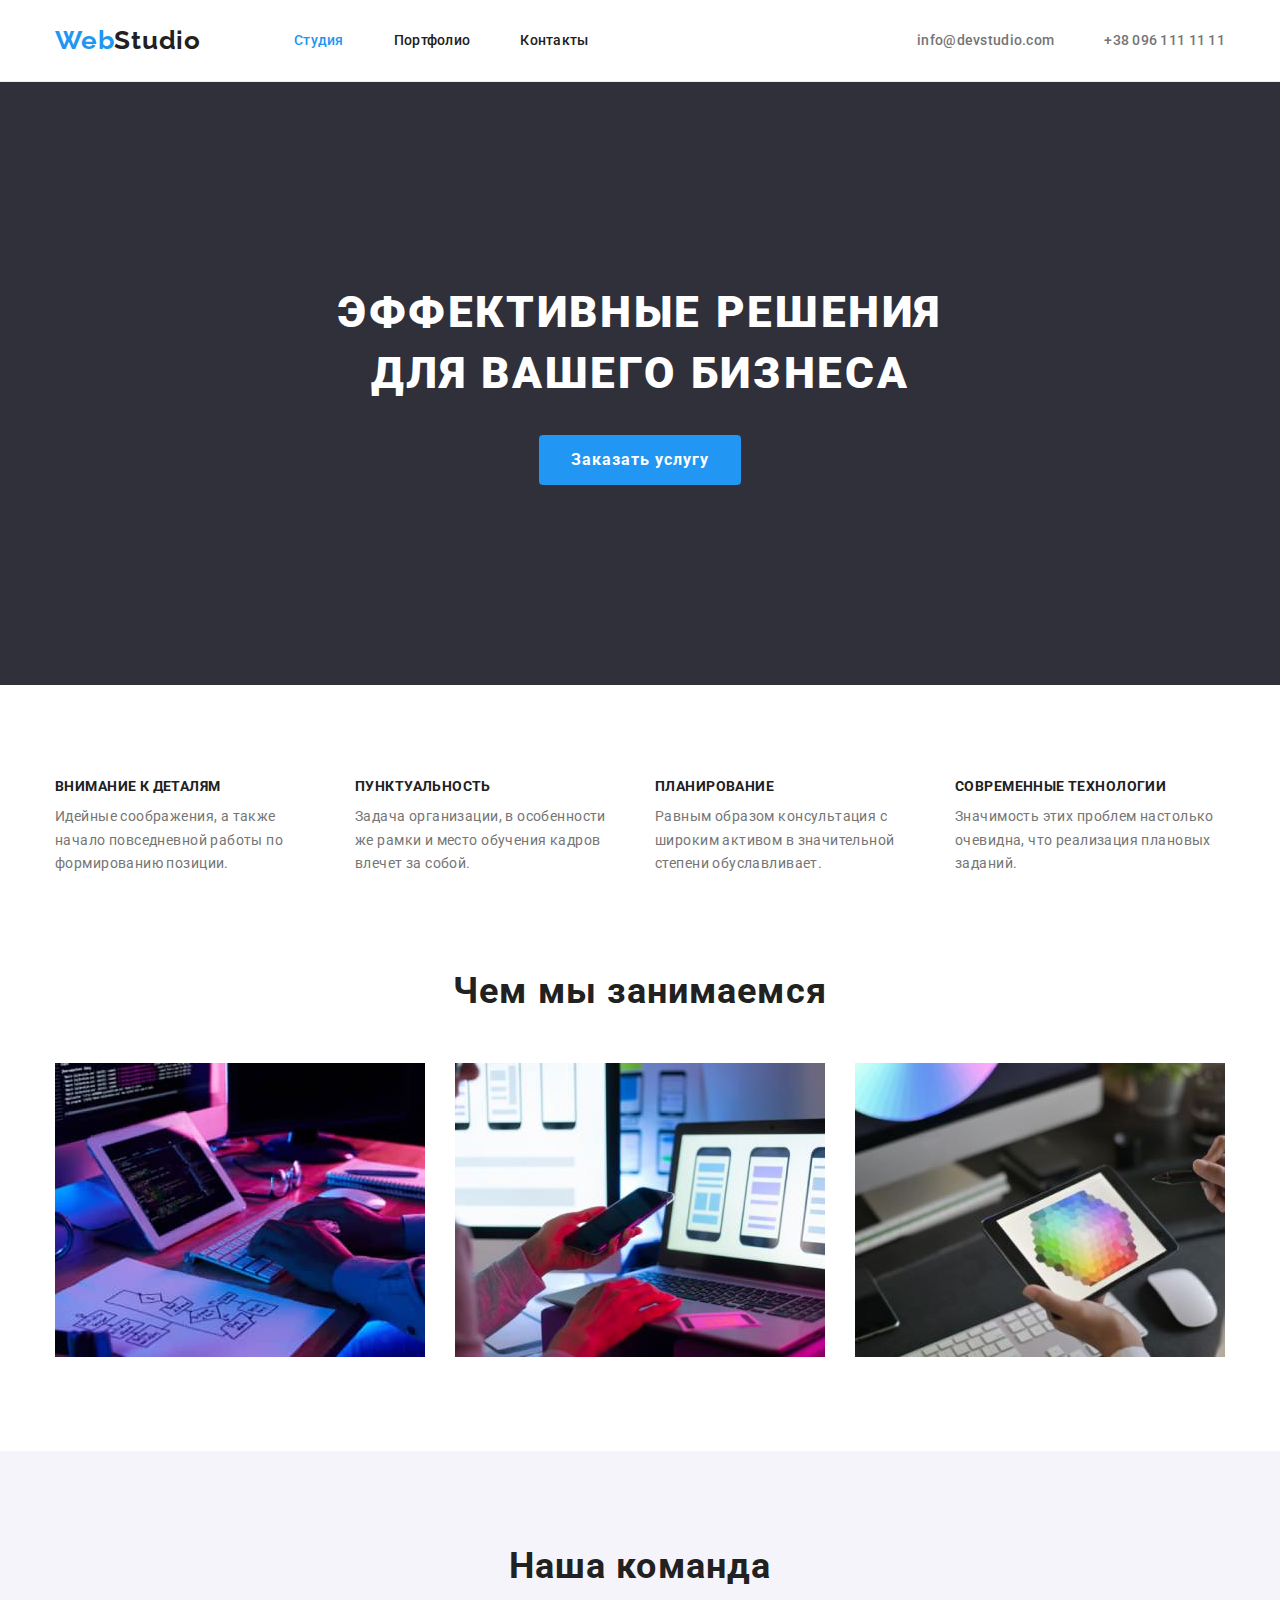
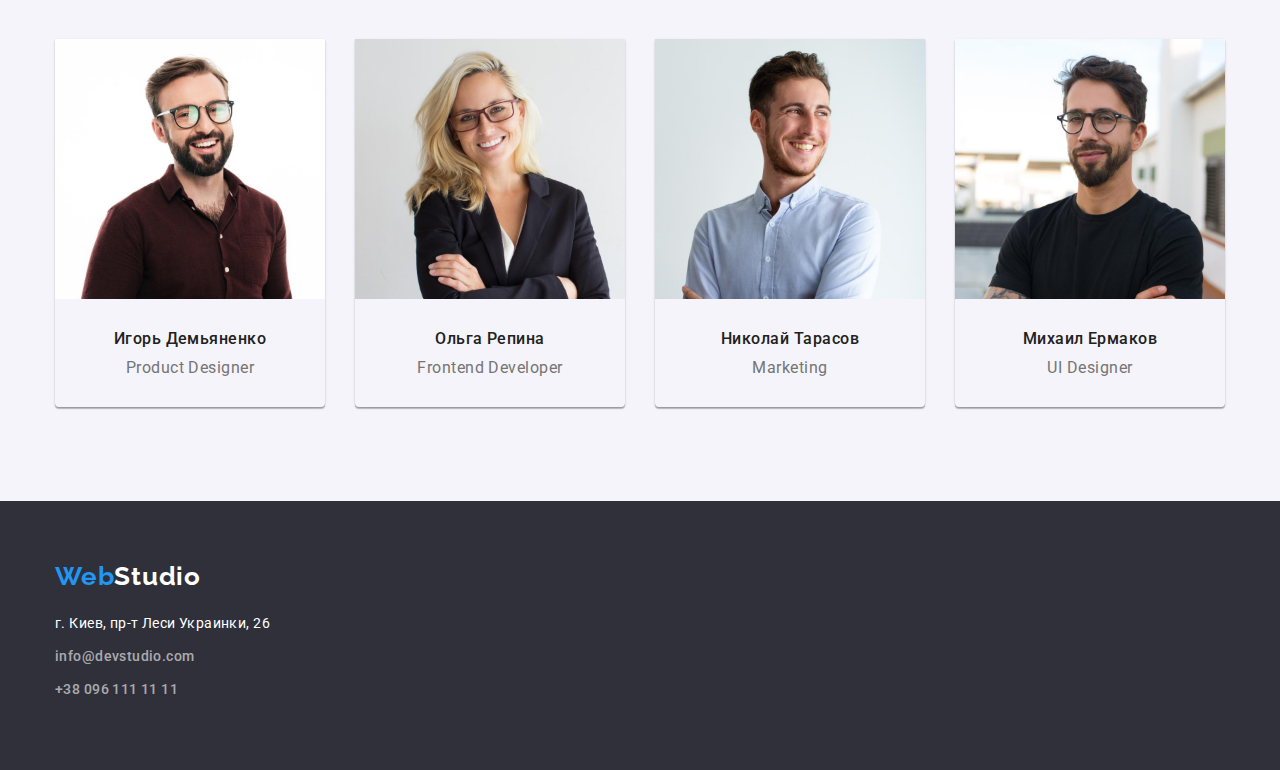
==== commit 53f2ec13: "Дорабатывает дз 3" ====
--- a/index.html
+++ b/index.html
@@ -40,7 +40,8 @@
             </div>          
         </section>
         <!--Секция два -->
-        <section class="container section">
+        <section class=" section">
+            <div class="container"> 
             <ul class="list feature">
                 <li class="feature-item">
                     <h3 class="feature-title">Внимание к деталям</h3>
@@ -59,9 +60,11 @@
                     <p class="feature-text">Значимость этих проблем настолько очевидна, что реализация плановых заданий.</p>
                 </li>
             </ul>
+            </div>
         </section>
         <!--Секция три-->
-        <section class="container section">
+        <section class="second-section">
+            <div class="container">
             <h2 class="second-title">Чем мы занимаемся</h2>
                 <ul  class="list second">
                     <li class="second-item">
@@ -74,6 +77,7 @@
                         <img src="./img/box3.jpg" alt="выбор палитры цветов на планшете" width="370">
                     </li>
                 </ul>
+            </div>
         </section>
         <!--Секция четыре-->
         <section class="team section">
--- a/css/styles.css
+++ b/css/styles.css
@@ -10,6 +10,19 @@
   background-color: var(--primary-whit-color);
   color: var(--primary-text-color);
 }
+.visually-hidden {
+  position: absolute;
+  width: 1px;
+  height: 1px;
+  margin: -1px;
+  border: 0;
+  padding: 0;
+
+  white-space: nowrap;
+  clip-path: inset(100%);
+  clip: rect(0 0 0 0);
+  overflow: hidden;
+}
 /* Утилиты */
 .list {
   padding: 0;
@@ -39,6 +52,9 @@
 .img-card {
   display: block;
 }
+img {
+  display: block;
+}
 
 /* Шапка */
 
@@ -116,6 +132,9 @@
 /* Основной контент */
 
 .hero {
+  padding-top: 200px;
+  padding-bottom: 200px;
+
   background-color: #2f303a;
   text-align: center;
 }
@@ -131,7 +150,6 @@
 
   letter-spacing: 0.06em;
   text-transform: uppercase;
-
   color: var(--primary-whit-color);
 }
 .hero-button {
@@ -183,6 +201,9 @@
 
   letter-spacing: 0.03em;
 }
+.second-section {
+  padding-bottom: 94px;
+}
 .second {
   display: flex;
 }
@@ -196,7 +217,6 @@
   line-height: 1.2;
   text-align: center;
   letter-spacing: 0.03em;
-
   color: var(--title-text-color);
 }
 .team {
@@ -212,6 +232,8 @@
   box-shadow: 0px 1px 3px rgba(0, 0, 0, 0.12), 0px 1px 1px rgba(0, 0, 0, 0.14),
     0px 2px 1px rgba(0, 0, 0, 0.2);
   border-radius: 0px 0px 4px 4px;
+
+  width: 270px;
 }
 .team-card:last-child {
   margin-right: 0;
@@ -290,9 +312,7 @@
 }
 .project-card {
   margin: 0;
-  padding-left: 24px;
-  padding-right: 24px;
-  padding-bottom: 20px;
+  padding: 20px 24px;
   border: 1px solid #eeeeee;
 }
 
@@ -301,7 +321,6 @@
   display: inline-block;
 }
 .project-title {
-  margin-top: 20px;
   margin-bottom: 4px;
 
   font-size: 18px;
@@ -363,6 +382,8 @@
   margin-bottom: 9px;
 }
 .address-link:hover,
-.address-link:focus {
-  color: var(--accen-color);
-}
+.address-link:focus,
+.footer-link:hover,
+.footer-link:focus {
+  color: var(--accen-color);
+}
